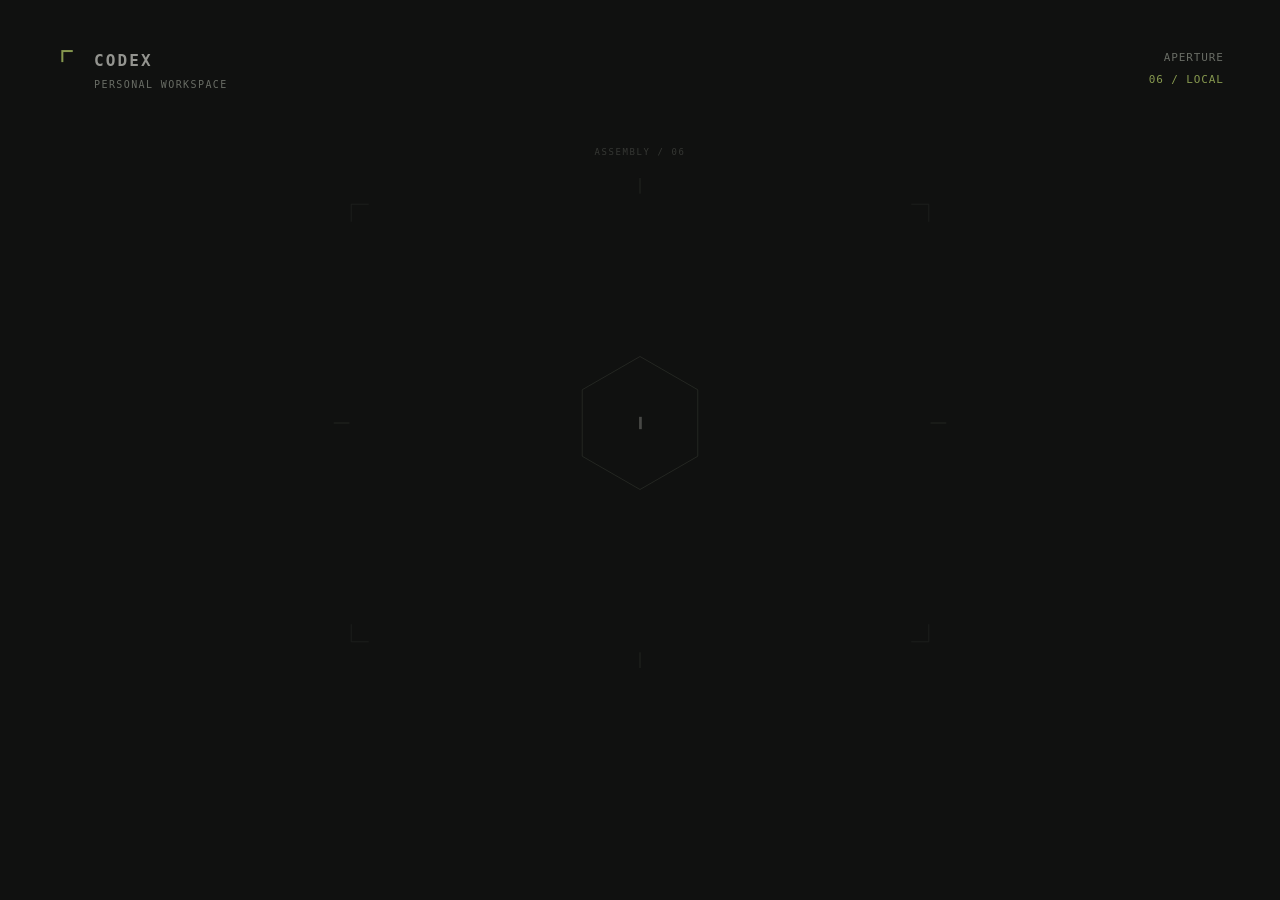
==== Sources/Aperture/Resources/Web/index.html @ 3400dda6 "feat: build native Aperture launcher and GSAP companion" ====
<!doctype html>
<html lang="en">
<head>
<meta charset="utf-8"><meta name="viewport" content="width=device-width, initial-scale=1">
<meta http-equiv="Content-Security-Policy" content="default-src 'none'; script-src 'self'; style-src 'self'; img-src 'self' data:; connect-src 'none'; font-src 'none'; base-uri 'none'; form-action 'none'">
<title>Aperture</title><link rel="stylesheet" href="styles.css">
<script defer src="gsap.min.js"></script><script defer src="motion.js"></script>
</head>
<body>
<section id="startup" data-surface="startup" hidden aria-label="Aperture opening">
  <header class="stage-header"><div class="identity"><span class="identity-mark">⌜</span><span>CODEX<span class="sub-label">PERSONAL WORKSPACE</span></span></div><div class="serial">APERTURE<span class="serial-number">06 / LOCAL</span></div></header>
  <div class="assembly-field" aria-hidden="true">
    <div class="field-label label-top">ASSEMBLY / 06</div>
    <svg class="assembly" viewBox="-400 -350 800 700" role="presentation">
      <defs><linearGradient id="facet" x1="0" x2="1" y1="0" y2="1"><stop offset="0" stop-color="#555b50"/><stop offset="0.48" stop-color="#33382f"/><stop offset="1" stop-color="#20251f"/></linearGradient></defs>
      <g class="registration"><path d="M-330,-230v-20h20 M310,-250h20v20 M330,230v20h-20 M-310,250h-20v-20"/><path class="axis" d="M-350,0h18 M332,0h18 M0,-280v18 M0,262v18"/></g>
      <g class="core"><path class="core-outline" d="M0,-76 66,-38 66,38 0,76 -66,38 -66,-38Z"/></g>
      <g class="rotor">
        <g transform="rotate(0)"><g class="vane"><path class="plate" d="M38,-48 188,-135 262,-92 112,-5Z"/><path class="plate-edge" d="M38,-48 188,-135 262,-92"/><text x="180" y="-93">01</text></g></g>
        <g transform="rotate(60)"><g class="vane"><path class="plate" d="M38,-48 188,-135 262,-92 112,-5Z"/><path class="plate-edge" d="M38,-48 188,-135 262,-92"/><text x="180" y="-93">02</text></g></g>
        <g transform="rotate(120)"><g class="vane"><path class="plate" d="M38,-48 188,-135 262,-92 112,-5Z"/><path class="plate-edge" d="M38,-48 188,-135 262,-92"/><text x="180" y="-93">03</text></g></g>
        <g transform="rotate(180)"><g class="vane"><path class="plate" d="M38,-48 188,-135 262,-92 112,-5Z"/><path class="plate-edge" d="M38,-48 188,-135 262,-92"/><text x="180" y="-93">04</text></g></g>
        <g transform="rotate(240)"><g class="vane"><path class="plate" d="M38,-48 188,-135 262,-92 112,-5Z"/><path class="plate-edge" d="M38,-48 188,-135 262,-92"/><text x="180" y="-93">05</text></g></g>
        <g transform="rotate(300)"><g class="vane"><path class="plate" d="M38,-48 188,-135 262,-92 112,-5Z"/><path class="plate-edge" d="M38,-48 188,-135 262,-92"/><text x="180" y="-93">06</text></g></g>
      </g>
    </svg>
    <div class="optical-core"><i class="core-cut"></i></div>
    <div class="field-label label-bottom"><span class="field-tick"></span>GEOMETRY / RESOLVED</div>
  </div>
  <div class="cut-rule" aria-hidden="true"></div>
  <footer class="stage-footer"><div class="launch-copy"><span class="status-dot"></span><span id="launch-status" role="status">Opening app…</span><span class="companion-label">A PERSONAL LAUNCH COMPANION</span></div><button id="skip" data-action="skip">Skip opening <kbd>esc</kbd></button></footer>
</section>
<section id="tab" data-surface="tab" hidden aria-label="Companion tab"><button class="tab-button" data-action="openDeck" aria-label="Open Aperture controls"><svg class="mini-mark" viewBox="-32 -32 64 64" aria-hidden="true"><g class="mini-rotor"><path d="M0,-26 9,-12 24,-12 16,0 24,14 8,14 0,27 -8,14 -24,14 -16,0 -24,-12 -9,-12Z"/></g><path class="mini-slit" d="M-1,-9H1V9H-1Z"/></svg></button></section>
<section id="deck" data-surface="deck" hidden aria-label="Aperture controls">
  <header class="deck-header"><span class="deck-title"><i></i>APERTURE / 06</span><button class="close-button" data-action="closeDeck" aria-label="Close controls">×</button></header>
  <div class="deck-actions"><button data-action="openApp"><span>Open workspace</span><span class="action-symbol" aria-hidden="true">↗</span></button><button data-action="replay"><span>Replay opening</span><span class="action-symbol" aria-hidden="true">↻</span></button><button data-action="toggleQuiet" aria-pressed="false"><span>Quiet mode</span><span class="quiet-indicator" aria-hidden="true"></span></button><button data-action="hide"><span>Hide companion</span><span class="action-symbol" aria-hidden="true">−</span></button></div>
</section>
</body></html>
---- Sources/Aperture/Resources/Web/styles.css ----
:root{color-scheme:dark;--bg:#101110;--surface:#1c1e1c;--fg:#eeefe7;--muted:#a5aa9e;--accent:#d7f57a;--line:#4c5148;font-family:-apple-system,BlinkMacSystemFont,sans-serif;color:var(--fg);background:var(--bg)}
*{box-sizing:border-box}body{margin:0;overflow:hidden}button{font:inherit;color:inherit;border:0;background:transparent;cursor:pointer}button:focus-visible{outline:2px solid var(--accent);outline-offset:-3px}button:disabled{cursor:default}[hidden]{display:none!important}kbd{font:11px ui-monospace,SFMono-Regular,Menlo,monospace;border:1px solid var(--line);padding:3px 5px;color:var(--muted)}
#startup{position:fixed;inset:0;overflow:hidden;background:var(--bg)}.stage-header,.stage-footer{position:absolute;left:4.4vw;right:4.4vw;z-index:2;display:flex;justify-content:space-between}.stage-header{top:5.4vh;align-items:flex-start}.identity{display:flex;gap:14px;font:600 16px ui-monospace,SFMono-Regular,Menlo,monospace;letter-spacing:.13em}.identity-mark{font:36px/24px ui-monospace,monospace;color:var(--accent)}.sub-label{display:block;margin-top:9px;font-size:10px;font-weight:400;letter-spacing:.14em;color:var(--muted)}.serial{font:11px ui-monospace,SFMono-Regular,Menlo,monospace;letter-spacing:.08em;text-align:right;color:var(--muted)}.serial-number{display:block;margin-top:9px;color:var(--accent)}
.assembly-field{position:absolute;left:50%;top:47%;width:min(75vw,870px);height:min(76vh,760px);transform:translate(-50%,-50%)}.assembly{width:100%;height:100%;overflow:visible}.registration{fill:none;stroke:var(--line);stroke-width:1}.axis{stroke:#6c7463}.core-outline{fill:none;stroke:#6c7463;stroke-width:1}.optical-core{position:absolute;inset:0;display:grid;place-items:center;pointer-events:none}.core-cut{display:block;width:3px;height:92px;background:var(--fg)}.plate{fill:url(#facet);stroke:#5c6354;stroke-width:.6}.plate-edge{fill:none;stroke:#78816b;stroke-width:.8}.vane text{fill:#b1b9a5;font:10px ui-monospace,SFMono-Regular,Menlo,monospace;letter-spacing:1px}.field-label{position:absolute;left:50%;transform:translateX(-50%);white-space:nowrap;font:10px ui-monospace,SFMono-Regular,Menlo,monospace;letter-spacing:.18em;color:var(--muted)}.label-top{top:5%}.label-bottom{bottom:3%;display:flex;align-items:center;gap:9px}.field-tick{display:inline-block;width:5px;height:5px;background:var(--accent)}.cut-rule{position:absolute;left:4.4vw;right:4.4vw;bottom:16vh;height:1px;background:var(--accent);transform-origin:left center}.stage-footer{bottom:5.2vh;align-items:center}.launch-copy{display:flex;align-items:center;gap:10px;font-size:13px}.status-dot{width:5px;height:5px;background:var(--accent)}.companion-label{margin-left:22px;color:var(--muted);font:10px ui-monospace,SFMono-Regular,Menlo,monospace;letter-spacing:.08em}#skip{min-height:44px;display:flex;align-items:center;gap:16px;color:var(--muted);font-size:12px;padding:0 8px}#skip:hover{color:var(--fg)}
#tab{width:64px;height:48px;background:var(--bg);border:1px solid var(--line);border-right:2px solid var(--accent)}.tab-button{width:100%;height:100%;display:grid;place-items:center}.mini-mark{width:34px;height:34px}.mini-rotor{fill:#707a60;stroke:#b1b9a5;stroke-width:.5}.mini-slit{fill:var(--accent)}
#deck{width:288px;height:224px;background:var(--bg);border:1px solid var(--line)}.deck-header{height:47px;display:flex;align-items:center;justify-content:space-between;padding-left:17px;border-bottom:1px solid var(--line)}.deck-title{font:10px ui-monospace,SFMono-Regular,Menlo,monospace;letter-spacing:.08em;display:flex;align-items:center;gap:9px}.deck-title i{width:5px;height:5px;background:var(--accent)}.close-button{width:44px;height:44px;color:var(--muted);font-size:22px}.deck-actions{display:grid}.deck-actions button{height:44px;display:flex;align-items:center;justify-content:space-between;padding:0 17px;font-size:13px;border-left:2px solid transparent}.deck-actions button:hover,.deck-actions button:focus-visible{background:var(--surface);border-left-color:var(--accent)}.action-symbol{font-size:18px;color:var(--muted)}.quiet-indicator{width:12px;height:12px;border:1px solid var(--muted);border-radius:50%}.is-quiet .quiet-indicator{background:var(--accent);border-color:var(--accent)}
@media(max-width:650px){.companion-label{display:none}.stage-header,.stage-footer{left:24px;right:24px}.assembly-field{width:94vw;height:68vh}.identity{font-size:14px}.field-label{font-size:9px}.serial{font-size:9px}}
@media(prefers-reduced-motion:reduce){*{scroll-behavior:auto}}
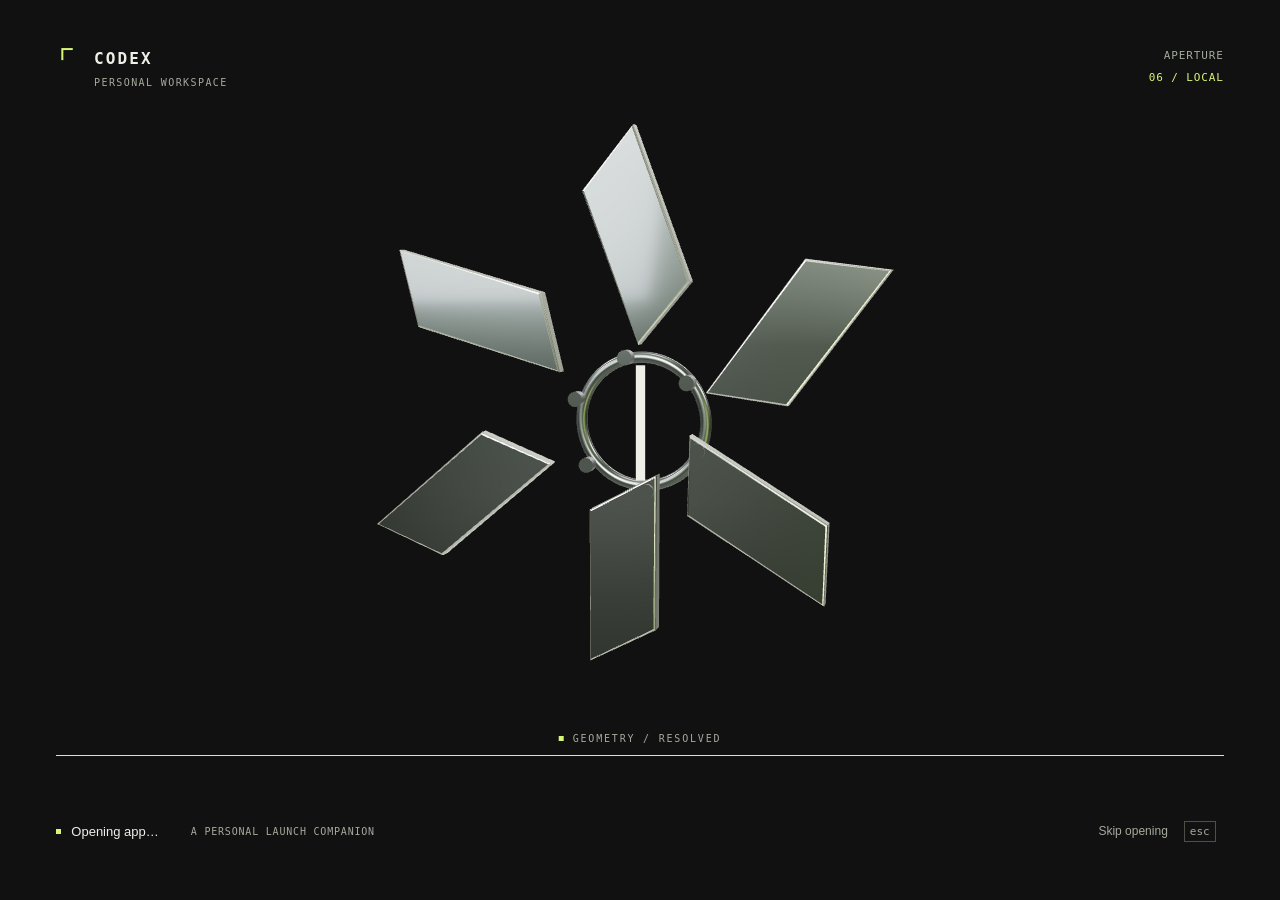
==== commit 38362ab0: "feat: add offline cinematic Three.js iris Render the launch mechanism with beveled metal geometry, s" ====
--- a/Sources/Aperture/Resources/Web/index.html
+++ b/Sources/Aperture/Resources/Web/index.html
@@ -4,7 +4,7 @@
 <meta charset="utf-8"><meta name="viewport" content="width=device-width, initial-scale=1">
 <meta http-equiv="Content-Security-Policy" content="default-src 'none'; script-src 'self'; style-src 'self'; img-src 'self' data:; connect-src 'none'; font-src 'none'; base-uri 'none'; form-action 'none'">
 <title>Aperture</title><link rel="stylesheet" href="styles.css">
-<script defer src="gsap.min.js"></script><script defer src="motion.js"></script>
+<script defer src="gsap.min.js"></script><script defer src="three-bundle.min.js"></script><script defer src="scene.js"></script><script defer src="motion.js"></script>
 </head>
 <body>
 <section id="startup" data-surface="startup" hidden aria-label="Aperture opening">
--- a/Sources/Aperture/Resources/Web/styles.css
+++ b/Sources/Aperture/Resources/Web/styles.css
@@ -6,3 +6,4 @@
 #deck{width:288px;height:224px;background:var(--bg);border:1px solid var(--line)}.deck-header{height:47px;display:flex;align-items:center;justify-content:space-between;padding-left:17px;border-bottom:1px solid var(--line)}.deck-title{font:10px ui-monospace,SFMono-Regular,Menlo,monospace;letter-spacing:.08em;display:flex;align-items:center;gap:9px}.deck-title i{width:5px;height:5px;background:var(--accent)}.close-button{width:44px;height:44px;color:var(--muted);font-size:22px}.deck-actions{display:grid}.deck-actions button{height:44px;display:flex;align-items:center;justify-content:space-between;padding:0 17px;font-size:13px;border-left:2px solid transparent}.deck-actions button:hover,.deck-actions button:focus-visible{background:var(--surface);border-left-color:var(--accent)}.action-symbol{font-size:18px;color:var(--muted)}.quiet-indicator{width:12px;height:12px;border:1px solid var(--muted);border-radius:50%}.is-quiet .quiet-indicator{background:var(--accent);border-color:var(--accent)}
 @media(max-width:650px){.companion-label{display:none}.stage-header,.stage-footer{left:24px;right:24px}.assembly-field{width:94vw;height:68vh}.identity{font-size:14px}.field-label{font-size:9px}.serial{font-size:9px}}
 @media(prefers-reduced-motion:reduce){*{scroll-behavior:auto}}
+.assembly-field canvas{position:absolute;inset:0;width:100%;height:100%;pointer-events:none}.assembly-field[data-renderer=webgl] .assembly,.assembly-field[data-renderer=webgl] .field-label{visibility:hidden}.optical-core{z-index:1}
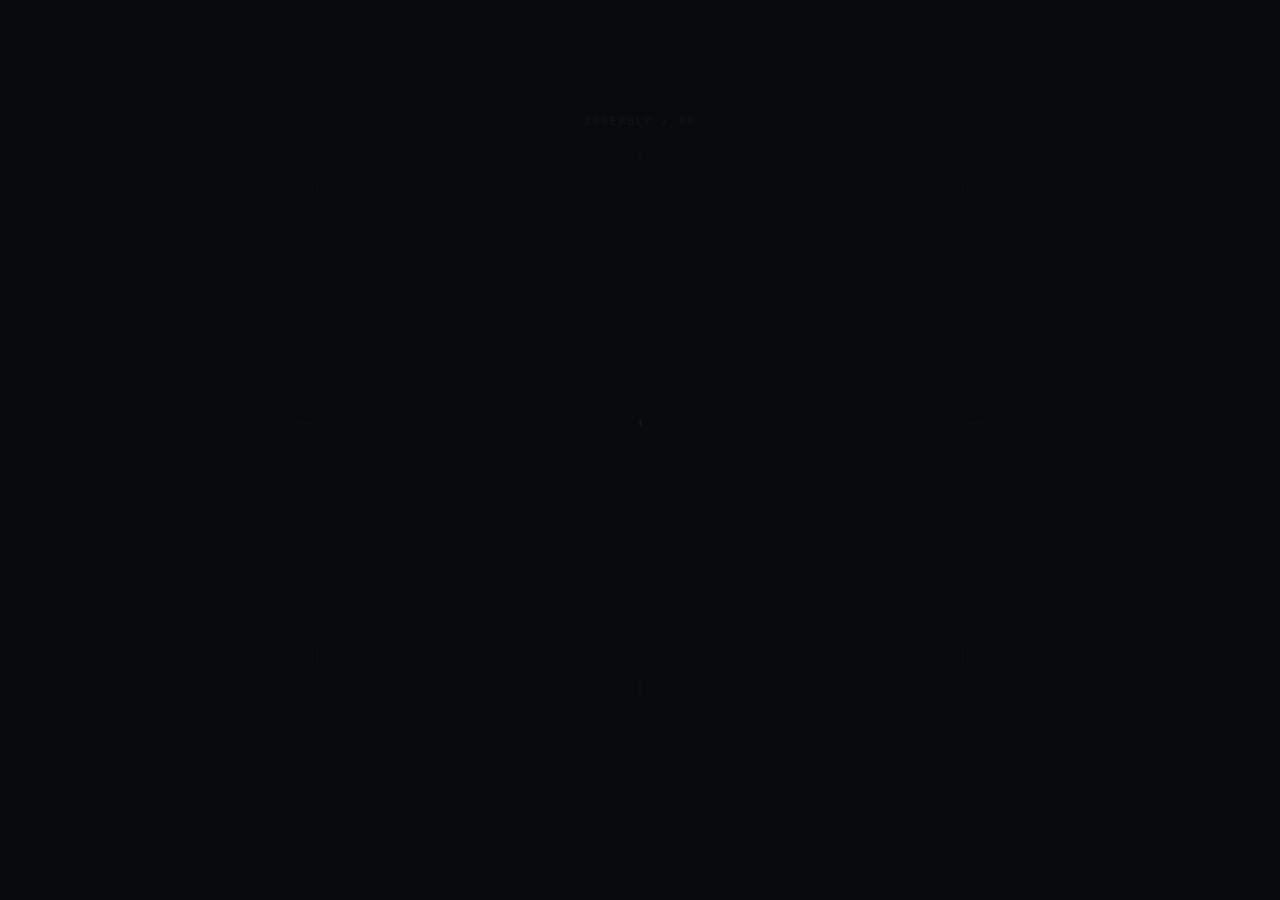
==== commit eb91ce01: "feat: package cinematic Aperture launch companion for release" ====
--- a/Sources/Aperture/Resources/Web/index.html
+++ b/Sources/Aperture/Resources/Web/index.html
@@ -2,18 +2,22 @@
 <html lang="en">
 <head>
 <meta charset="utf-8"><meta name="viewport" content="width=device-width, initial-scale=1">
-<meta http-equiv="Content-Security-Policy" content="default-src 'none'; script-src 'self'; style-src 'self'; img-src 'self' data:; connect-src 'none'; font-src 'none'; base-uri 'none'; form-action 'none'">
+<meta http-equiv="Content-Security-Policy" content="default-src 'none'; script-src 'self'; style-src 'self'; img-src 'self' data:; media-src 'self'; connect-src 'none'; font-src 'none'; base-uri 'none'; form-action 'none'">
 <title>Aperture</title><link rel="stylesheet" href="styles.css">
-<script defer src="gsap.min.js"></script><script defer src="three-bundle.min.js"></script><script defer src="scene.js"></script><script defer src="motion.js"></script>
+<script defer src="gsap.min.js"></script><script defer src="scene.js"></script><script defer src="motion.js"></script>
 </head>
 <body>
 <section id="startup" data-surface="startup" hidden aria-label="Aperture opening">
+  <pre class="program-field" aria-hidden="true"><span>await lattice.align({ precision: 1e-6 });</span>
+<span>const field = containment.resolve(geometry);</span>
+<span>power.route(field.nodes).synchronize();</span></pre>
   <header class="stage-header"><div class="identity"><span class="identity-mark">⌜</span><span>CODEX<span class="sub-label">PERSONAL WORKSPACE</span></span></div><div class="serial">APERTURE<span class="serial-number">06 / LOCAL</span></div></header>
   <div class="assembly-field" aria-hidden="true">
     <div class="field-label label-top">ASSEMBLY / 06</div>
     <svg class="assembly" viewBox="-400 -350 800 700" role="presentation">
       <defs><linearGradient id="facet" x1="0" x2="1" y1="0" y2="1"><stop offset="0" stop-color="#555b50"/><stop offset="0.48" stop-color="#33382f"/><stop offset="1" stop-color="#20251f"/></linearGradient></defs>
       <g class="registration"><path d="M-330,-230v-20h20 M310,-250h20v20 M330,230v20h-20 M-310,250h-20v-20"/><path class="axis" d="M-350,0h18 M332,0h18 M0,-280v18 M0,262v18"/></g>
+      <circle class="charge-ring" cx="0" cy="0" r="96" aria-hidden="true"/>
       <g class="core"><path class="core-outline" d="M0,-76 66,-38 66,38 0,76 -66,38 -66,-38Z"/></g>
       <g class="rotor">
         <g transform="rotate(0)"><g class="vane"><path class="plate" d="M38,-48 188,-135 262,-92 112,-5Z"/><path class="plate-edge" d="M38,-48 188,-135 262,-92"/><text x="180" y="-93">01</text></g></g>
--- a/Sources/Aperture/Resources/Web/styles.css
+++ b/Sources/Aperture/Resources/Web/styles.css
@@ -1,9 +1,17 @@
 :root{color-scheme:dark;--bg:#101110;--surface:#1c1e1c;--fg:#eeefe7;--muted:#a5aa9e;--accent:#d7f57a;--line:#4c5148;font-family:-apple-system,BlinkMacSystemFont,sans-serif;color:var(--fg);background:var(--bg)}
 *{box-sizing:border-box}body{margin:0;overflow:hidden}button{font:inherit;color:inherit;border:0;background:transparent;cursor:pointer}button:focus-visible{outline:2px solid var(--accent);outline-offset:-3px}button:disabled{cursor:default}[hidden]{display:none!important}kbd{font:11px ui-monospace,SFMono-Regular,Menlo,monospace;border:1px solid var(--line);padding:3px 5px;color:var(--muted)}
-#startup{position:fixed;inset:0;overflow:hidden;background:var(--bg)}.stage-header,.stage-footer{position:absolute;left:4.4vw;right:4.4vw;z-index:2;display:flex;justify-content:space-between}.stage-header{top:5.4vh;align-items:flex-start}.identity{display:flex;gap:14px;font:600 16px ui-monospace,SFMono-Regular,Menlo,monospace;letter-spacing:.13em}.identity-mark{font:36px/24px ui-monospace,monospace;color:var(--accent)}.sub-label{display:block;margin-top:9px;font-size:10px;font-weight:400;letter-spacing:.14em;color:var(--muted)}.serial{font:11px ui-monospace,SFMono-Regular,Menlo,monospace;letter-spacing:.08em;text-align:right;color:var(--muted)}.serial-number{display:block;margin-top:9px;color:var(--accent)}
-.assembly-field{position:absolute;left:50%;top:47%;width:min(75vw,870px);height:min(76vh,760px);transform:translate(-50%,-50%)}.assembly{width:100%;height:100%;overflow:visible}.registration{fill:none;stroke:var(--line);stroke-width:1}.axis{stroke:#6c7463}.core-outline{fill:none;stroke:#6c7463;stroke-width:1}.optical-core{position:absolute;inset:0;display:grid;place-items:center;pointer-events:none}.core-cut{display:block;width:3px;height:92px;background:var(--fg)}.plate{fill:url(#facet);stroke:#5c6354;stroke-width:.6}.plate-edge{fill:none;stroke:#78816b;stroke-width:.8}.vane text{fill:#b1b9a5;font:10px ui-monospace,SFMono-Regular,Menlo,monospace;letter-spacing:1px}.field-label{position:absolute;left:50%;transform:translateX(-50%);white-space:nowrap;font:10px ui-monospace,SFMono-Regular,Menlo,monospace;letter-spacing:.18em;color:var(--muted)}.label-top{top:5%}.label-bottom{bottom:3%;display:flex;align-items:center;gap:9px}.field-tick{display:inline-block;width:5px;height:5px;background:var(--accent)}.cut-rule{position:absolute;left:4.4vw;right:4.4vw;bottom:16vh;height:1px;background:var(--accent);transform-origin:left center}.stage-footer{bottom:5.2vh;align-items:center}.launch-copy{display:flex;align-items:center;gap:10px;font-size:13px}.status-dot{width:5px;height:5px;background:var(--accent)}.companion-label{margin-left:22px;color:var(--muted);font:10px ui-monospace,SFMono-Regular,Menlo,monospace;letter-spacing:.08em}#skip{min-height:44px;display:flex;align-items:center;gap:16px;color:var(--muted);font-size:12px;padding:0 8px}#skip:hover{color:var(--fg)}
-#tab{width:64px;height:48px;background:var(--bg);border:1px solid var(--line);border-right:2px solid var(--accent)}.tab-button{width:100%;height:100%;display:grid;place-items:center}.mini-mark{width:34px;height:34px}.mini-rotor{fill:#707a60;stroke:#b1b9a5;stroke-width:.5}.mini-slit{fill:var(--accent)}
-#deck{width:288px;height:224px;background:var(--bg);border:1px solid var(--line)}.deck-header{height:47px;display:flex;align-items:center;justify-content:space-between;padding-left:17px;border-bottom:1px solid var(--line)}.deck-title{font:10px ui-monospace,SFMono-Regular,Menlo,monospace;letter-spacing:.08em;display:flex;align-items:center;gap:9px}.deck-title i{width:5px;height:5px;background:var(--accent)}.close-button{width:44px;height:44px;color:var(--muted);font-size:22px}.deck-actions{display:grid}.deck-actions button{height:44px;display:flex;align-items:center;justify-content:space-between;padding:0 17px;font-size:13px;border-left:2px solid transparent}.deck-actions button:hover,.deck-actions button:focus-visible{background:var(--surface);border-left-color:var(--accent)}.action-symbol{font-size:18px;color:var(--muted)}.quiet-indicator{width:12px;height:12px;border:1px solid var(--muted);border-radius:50%}.is-quiet .quiet-indicator{background:var(--accent);border-color:var(--accent)}
-@media(max-width:650px){.companion-label{display:none}.stage-header,.stage-footer{left:24px;right:24px}.assembly-field{width:94vw;height:68vh}.identity{font-size:14px}.field-label{font-size:9px}.serial{font-size:9px}}
+#startup{position:fixed;inset:0;overflow:hidden;background:#080a0d}#startup::after{content:"";position:absolute;inset:0;pointer-events:none;background:radial-gradient(ellipse at 50% 46%,rgba(8,10,13,.88) 0%,rgba(8,10,13,.7) 34%,rgba(8,10,13,.2) 80%);z-index:0}.stage-header,.stage-footer{position:absolute;left:4.4vw;right:4.4vw;z-index:2;display:flex;justify-content:space-between}.stage-header{top:5.4vh;align-items:flex-start}.identity{display:flex;gap:14px;font:600 16px ui-monospace,SFMono-Regular,Menlo,monospace;letter-spacing:.13em}.identity-mark{font:36px/24px ui-monospace,monospace;color:var(--accent)}.sub-label{display:block;margin-top:9px;font-size:11px;font-weight:400;letter-spacing:.14em;color:var(--muted)}.serial{font:11px ui-monospace,SFMono-Regular,Menlo,monospace;letter-spacing:.05em;text-align:right;color:var(--muted)}.serial-number{display:block;margin-top:9px;color:var(--accent)}
+.assembly-field{position:absolute;left:50%;top:47%;z-index:1;width:min(75vw,870px);height:min(76vh,760px);transform:translate(-50%,-50%)}.assembly{width:100%;height:100%;overflow:visible}.registration{fill:none;stroke:var(--line);stroke-width:1}.axis{stroke:#6c7463}.charge-ring{fill:none;stroke:#77806b;stroke-width:1;stroke-dasharray:2 9;opacity:0}.core-outline{fill:none;stroke:#6c7463;stroke-width:1}.optical-core{position:absolute;inset:0;display:grid;place-items:center;pointer-events:none}.core-cut{display:block;width:3px;height:92px;background:var(--fg)}.plate{fill:url(#facet);stroke:#5c6354;stroke-width:.6}.plate-edge{fill:none;stroke:#78816b;stroke-width:.8}.vane text{fill:#b1b9a5;font:10px ui-monospace,SFMono-Regular,Menlo,monospace;letter-spacing:1px}.field-label{position:absolute;left:50%;transform:translateX(-50%);white-space:nowrap;font:11px ui-monospace,SFMono-Regular,Menlo,monospace;letter-spacing:.18em;color:var(--muted)}.label-top{top:5%}.label-bottom{bottom:3%;display:flex;align-items:center;gap:9px}.field-tick{display:inline-block;width:5px;height:5px;background:var(--accent)}.cut-rule{position:absolute;z-index:1;left:4.4vw;right:4.4vw;bottom:16vh;height:1px;background:var(--accent);transform-origin:left center}.stage-footer{bottom:5.2vh;align-items:center}.launch-copy{display:flex;align-items:center;gap:10px;font-size:13px}.status-dot{width:5px;height:5px;background:var(--accent)}.companion-label{margin-left:22px;color:var(--muted);font:11px ui-monospace,SFMono-Regular,Menlo,monospace;letter-spacing:.05em}#skip{min-height:44px;display:flex;align-items:center;gap:16px;color:var(--muted);font-size:12px;padding:0 8px}#skip:hover{color:var(--fg)}
+#tab{width:64px;height:48px;background-color:var(--bg);border:1px solid var(--line)}.tab-button{width:100%;height:100%;display:grid;place-items:center}.mini-mark{width:34px;height:34px}.mini-rotor{fill:#707a60;stroke:#b1b9a5;stroke-width:.5}.mini-slit{fill:var(--accent)}
+#deck{width:288px;height:224px;background-color:var(--bg);border:1px solid var(--line)}.deck-header{height:47px;display:flex;align-items:center;justify-content:space-between;padding-left:17px;border-bottom:1px solid var(--line)}.deck-title{font:11px ui-monospace,SFMono-Regular,Menlo,monospace;letter-spacing:.05em;display:flex;align-items:center;gap:9px}.deck-title i{width:5px;height:5px;background:var(--accent)}.close-button{width:44px;height:44px;color:var(--muted);font-size:22px}.deck-actions{display:grid}.deck-actions button{height:44px;display:flex;align-items:center;justify-content:space-between;padding:0 17px;font-size:13px;border-left:2px solid transparent}.deck-actions button:hover,.deck-actions button:focus-visible{background:var(--surface);border-left-color:var(--accent)}.action-symbol{font-size:18px;color:var(--muted)}.quiet-indicator{width:12px;height:12px;border:1px solid var(--muted);border-radius:50%}.is-quiet .quiet-indicator{background:var(--accent);border-color:var(--accent)}
+@media(max-width:650px){.companion-label{display:none}.stage-header,.stage-footer{left:24px;right:24px}.assembly-field{width:94vw;height:68vh}.identity{font-size:14px}.field-label{font-size:11px}.serial{font-size:11px}}
 @media(prefers-reduced-motion:reduce){*{scroll-behavior:auto}}
-.assembly-field canvas{position:absolute;inset:0;width:100%;height:100%;pointer-events:none}.assembly-field[data-renderer=webgl] .assembly,.assembly-field[data-renderer=webgl] .field-label{visibility:hidden}.optical-core{z-index:1}
+.assembly-field video{position:absolute;inset:0;width:100%;height:100%;object-fit:cover;pointer-events:none}.assembly-field[data-renderer=film] .assembly,.assembly-field[data-renderer=film] .field-label,.assembly-field[data-renderer=film] .optical-core{visibility:hidden!important}.optical-core{z-index:1}
+
+#startup .sub-label,#startup .serial-number,#startup .companion-label,#startup .cut-rule{display:none}.assembly-field:has(video){top:50%;width:100vw;height:100vh}.identity-mark{color:#bdc6cd}.serial{color:#bdc6cd;letter-spacing:.16em}.stage-footer{color:#c1c5ca}.status-dot{background:#b5c5af}
+
+#startup:has([data-renderer=film]){background:#000}
+
+.stage-header,.stage-footer{z-index:3}
+
+.program-field{position:absolute;z-index:2;left:4.4vw;top:18vh;margin:0;color:#d2d6d8;font:11px/1.9 ui-monospace,SFMono-Regular,Menlo,monospace;letter-spacing:.035em;pointer-events:none;opacity:0;visibility:hidden}.program-field span{display:inline-block}.program-field span:first-child{color:#c0cbd2}.program-field span:last-child{color:#868c91}@media(max-width:650px){.program-field{left:24px;font-size:9px;top:17vh;max-width:90vw;overflow:hidden}}
